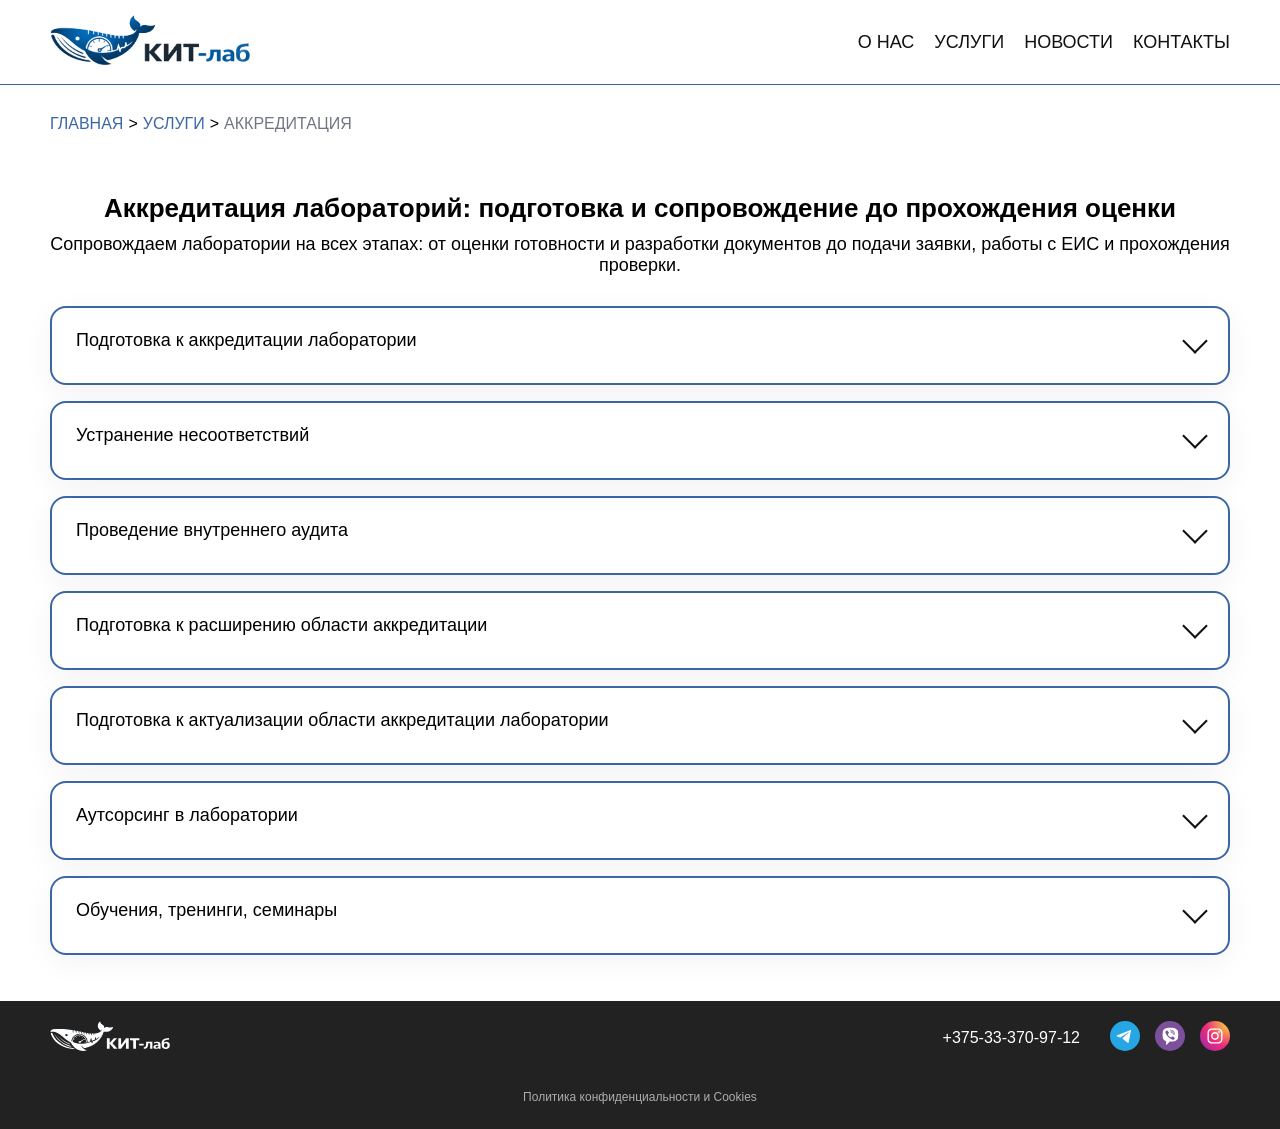
==== accreditacia.html @ 21902d39 "slider" ====
<!DOCTYPE html>
<html lang="en">

<head>
	<meta charset="UTF-8">
	<meta name="viewport" content="width=device-width, initial-scale=1.0">
	<link rel="preconnect" href="https://fonts.googleapis.com">
	<link rel="preconnect" href="https://fonts.gstatic.com" crossorigin>
	<link href="https://fonts.googleapis.com/css2?family=IBM+Plex+Serif:wght@300;400;500;600;700&display=swap"
		rel="stylesheet">
	<link rel="stylesheet" href="./css/style.css">
	<title>аккредитация</title>
</head>

<body>
	<header class="header header-bg">
		<div class="container">
			<div class="header-wrapper">
				<a href="index.html" class="header-logo">
					<img class="logo-img" src="./img/logo.png" alt="КИТ-лаб">
				</a>
				<button class="burger" id="burger" aria-label="Открыть меню">
					<span></span>
					<span></span>
					<span></span>
				</button>
				<nav class="menu" id="menu">
					<ul class="menu-list">
						<li class="menu-item"><a href="#about" class="menulink">О нас</a></li>
						<li class="menu-item"><a href="#area" class="menulink">Услуги</a></li>
						<li class="menu-item"><a href="#news" class="menulink">Новости</a></li>
						<li class="menu-item"><a href="index.html#contact" class="menulink">Контакты</a></li>
					</ul>
				</nav>
			</div>
		</div>
	</header>
	<div class="wrap">
		<main class="main">
			<div class="container">
				<nav aria-label="breadcrumb" class="breadcrumb">
					<ol>
						<li><a href="index.html">главная</a></li>
						<li><a href="index.html#area">услуги</a></li>
						<li><span aria-current="page">Аккредитация</span></li>
					</ol>
				</nav>
			</div>

			<section class="consalt">
				<div class="container">
					<h1 class="consalt-title">Аккредитация лабораторий: подготовка и сопровождение до прохождения оценки</h1>
					<h2 class="consalt-sub-title">Сопровождаем лаборатории на всех этапах:
						от оценки готовности и разработки документов до подачи заявки, работы с ЕИС и прохождения проверки.
					</h2>
					<div class="accordion">

						<div class="accordion-item">
							<button type="button" class="accordion-header">
								<div class="accordion-title">Подготовка к аккредитации лаборатории</div>
								<div class="accordion-icon"></div>
							</button>
							<div class="accordion-body">
								<div class="accordion-inner">
									<p class="inner-foreword">Подготовка лаборатории к прохождению аккредитации на соответствие
										требованиям ГОСТ ISO/IEC 17025, СТБ 2542 и СТБ 2602 с формированием полного комплекта
										документов и сопровождением до получения аттестата.</p>
									<p class="inner-title">В рамках работ:</p>
									<ul class="inner-list">
										<li class="inner-item">определение области аккредитации и анализ текущей деятельности
											лаборатории; </li>
										<li class="inner-item">разработка и оформление документации системы менеджмента; </li>
										<li class="inner-item">подготовка пакета документов для подачи заявки;</li>
										<li class="inner-item">внедрение процедур и обучение персонала; </li>
										<li class="inner-item">сопровождение при экспертизе и оценке на месте. </li>
									</ul>
									<h3 class="inner-title">Результат для лаборатории:</h3>
									<ul class="inner-list">
										<li class="inner-item"> сокращение сроков подготовки к аккредитации; </li>
										<li class="inner-item"> снижение риска отказа или возврата документов; </li>
										<li class="inner-item"> исключение типовых несоответствий (документация, область, СИ,
											процедуры); </li>
										<li class="inner-item"> готовность персонала к вопросам экспертов; </li>
										<li class="inner-item"> прохождение оценки без авральной подготовки; </li>
										<li class="inner-item"> понимание требований, а не формальное «закрытие документов»; </li>
										<li class="inner-item"> снижение нагрузки на сотрудников лаборатории. </li>
									</ul>
									<p class="inner-sub-text">В большинстве случаев лаборатории сталкиваются с доработками после
										подачи заявки. Мы выстраиваем процесс так, чтобы пройти процедуру с первого раза.</p>
									<a href="index.html#contact" class="accordion-link">Получить консультацию по подготовке к
										аккредитации</a>
								</div>
							</div>
						</div>
						<div class="accordion-item">
							<button type="button" class="accordion-header">
								<div class="accordion-title">Устранение несоответствий</div>
								<div class="accordion-icon"></div>
							</button>
							<div class="accordion-body">
								<div class="accordion-inner">
									<p class="inner-foreword">Помощь лабораториям при устранении несоответствий по результатам
										аккредитации и аудитов.</p>
									<p class="inner-title">В рамках работ:</p>
									<ul class="inner-list">
										<li class="inner-item">анализ несоответствий; </li>
										<li class="inner-item">выявление коренных причин; </li>
										<li class="inner-item">разработка корректирующих действий;</li>
										<li class="inner-item">сопровождение реализации; </li>
										<li class="inner-item">подготовка ответов в орган по аккредитации </li>
									</ul>
									<h3 class="inner-title">Результат для лаборатории:</h3>
									<ul class="inner-list">
										<li class="inner-item">снижение риска приостановки или прекращения аккредитации; </li>
										<li class="inner-item">корректное устранение причин, а не формальное «закрытие замечаний»;
										</li>
										<li class="inner-item">подготовка обоснованных ответов, принимаемых органом по
											аккредитации; </li>
										<li class="inner-item">сокращение сроков устранения несоответствий; </li>
										<li class="inner-item">исключение повторных замечаний по тем же причинам; </li>
										<li class="inner-item">снижение нагрузки на персонал в стрессовой ситуации; </li>
										<li class="inner-item">понимание, какие несоответствия критичны, а какие — нет. </li>
									</ul>
									<p class="inner-sub-text">Неправильная проработка корректирующих действий — одна из частых
										причин повторных несоответствий и затягивания процедуры аккредитации.</p>
									<a href="index.html#contact" class="accordion-link">Получить консультацию по устранению
										несоответствий
									</a>
								</div>
							</div>
						</div>
						<div class="accordion-item">
							<button type="button" class="accordion-header">
								<div class="accordion-title">Проведение внутреннего аудита</div>
								<div class="accordion-icon"></div>
							</button>
							<div class="accordion-body">
								<div class="accordion-inner">
									<p class="inner-foreword">Проведение внутренних аудитов системы менеджмента на соответствие
										требованиям ГОСТ ISO/IEC 17025, СТБ 2542 и СТБ 2602.</p>
									<p class="inner-title">В рамках работ:</p>
									<ul class="inner-list">
										<li class="inner-item">планирование аудита; </li>
										<li class="inner-item">проведение аудита; </li>
										<li class="inner-item">выявление несоответствий и рисков; </li>
										<li class="inner-item">оформление отчета; </li>
										<li class="inner-item">рекомендации по улучшению. </li>
									</ul>
									<h3 class="inner-title">Результат для лаборатории:</h3>
									<ul class="inner-list">
										<li class="inner-item"> выявление несоответствий до проверки органа по аккредитации; </li>
										<li class="inner-item">снижение риска получения несоответствий при оценке; </li>
										<li class="inner-item"> понимание реального состояния системы менеджмента (без
											«внутреннего искажения»); </li>
										<li class="inner-item">выявление скрытых рисков, которые не видны при повседневной работе;
										</li>
										<li class="inner-item">подготовка лаборатории и персонала к вопросам экспертов; </li>
										<li class="inner-item">формирование плана улучшений с приоритетами; </li>
										<li class="inner-item"> снижение вероятности повторных несоответствий. </li>
									</ul>
									<p class="inner-sub-text">Внутренние аудиты, проводимые формально, часто не выявляют
										критические несоответствия, которые фиксируются уже при внешней оценке.</p>
									<a href="index.html#contact" class="accordion-link">Получить консультацию по внутреннему
										аудиту</a>
								</div>
							</div>
						</div>
						<div class="accordion-item">
							<button type="button" class="accordion-header">
								<div class="accordion-title">Подготовка к расширению области аккредитации</div>
								<div class="accordion-icon"></div>
							</button>
							<div class="accordion-body">
								<div class="accordion-inner">
									<p class="inner-foreword">Подготовка лаборатории к расширению области аккредитации.</p>
									<p class="inner-title">В рамках работ:</p>
									<ul class="inner-list">
										<li class="inner-item">анализ текущей области; </li>
										<li class="inner-item">оценка готовности; </li>
										<li class="inner-item">доработка документации; </li>
										<li class="inner-item">внедрение изменений; </li>
										<li class="inner-item">подготовка заявки; </li>
										<li class="inner-item">сопровождение оценки. </li>
									</ul>
									<h3 class="inner-title">Результат для лаборатории:</h3>
									<ul class="inner-list">
										<li class="inner-item">корректное расширение области без риска для действующей
											аккредитации;</li>
										<li class="inner-item">подтверждение готовности по новым методам (персонал, оборудование,
											СИ);</li>
										<li class="inner-item">исключение несоответствий при оценке расширения;</li>
										<li class="inner-item">снижение риска отказа или сокращения заявляемой области;</li>
										<li class="inner-item">интеграция новых методов в действующую систему менеджмента без
											«разрывов»;</li>
										<li class="inner-item">понимание реальных возможностей лаборатории до подачи заявки;</li>
										<li class="inner-item">сокращение сроков прохождения процедуры.</li>
									</ul>
									<p class="inner-sub-text">При расширении области часто выявляются несоответствия, которые
										затрагивают не только новые методы, но и действующую область аккредитации.</p>
									<a href="index.html#contact" class="accordion-link">Получить консультацию по устранению
										несоответствийПолучить консультацию по расширению области аккредитации
									</a>
								</div>
							</div>
						</div>
						<div class="accordion-item">
							<button type="button" class="accordion-header">
								<div class="accordion-title">Подготовка к актуализации области аккредитации лаборатории</div>
								<div class="accordion-icon"></div>
							</button>
							<div class="accordion-body">
								<div class="accordion-inner">
									<p class="inner-foreword">Сопровождение лаборатории при актуализации области аккредитации.
									</p>
									<p class="inner-title">В рамках работ:</p>
									<ul class="inner-list">
										<li class="inner-item">анализ изменений; </li>
										<li class="inner-item">оценка методик; </li>
										<li class="inner-item">корректировка документации; </li>
										<li class="inner-item">подготовка пакета документов; </li>
										<li class="inner-item">сопровождение процедуры.</li>
									</ul>
									<h3 class="inner-title">Результат для лаборатории:</h3>
									<ul class="inner-list">
										<li class="inner-item">корректное внесение изменений без риска несоответствий;корректное
											расширение области без риска для действующей аккредитации;</li>
										<li class="inner-item">подтверждение применимости новых или измененных методик;</li>
										<li class="inner-item">исключение расхождений между областью аккредитации и фактической
											деятельностью;</li>
										<li class="inner-item">снижение риска замечаний при проверках;</li>
										<li class="inner-item">сохранение целостности системы менеджмента при изменениях;</li>
										<li class="inner-item">понимание последствий изменений до подачи заявки;</li>
										<li class="inner-item">сокращение сроков прохождения процедуры. </li>
									</ul>
									<p class="inner-sub-text">Несвоевременная или некорректная актуализация области аккредитации
										может привести к несоответствиям между заявленной областью и фактически выполняемыми
										работами.</p>
									<a href="index.html#contact" class="accordion-link">Получить консультацию по актуализации
										области аккредитации
									</a>
								</div>
							</div>
						</div>
						<div class="accordion-item">
							<button type="button" class="accordion-header">
								<div class="accordion-title">Аутсорсинг в лаборатории</div>
								<div class="accordion-icon"></div>
							</button>
							<div class="accordion-body">
								<div class="accordion-inner">
									<p class="inner-foreword">Комплексное сопровождение системы менеджмента лаборатории.</p>
									<p class="inner-title">В рамках работ:</p>
									<ul class="inner-list">
										<li class="inner-item">ведение документации; </li>
										<li class="inner-item">подготовка к проверкам;</li>
										<li class="inner-item">контроль протоколов;</li>
										<li class="inner-item">поддержка персонала; </li>
										<li class="inner-item">организация МСИ;</li>
										<li class="inner-item">актуализация области;</li>
										<li class="inner-item">оптимизация процессов. </li>
									</ul>
									<h3 class="inner-title">Результат для лаборатории:</h3>
									<ul class="inner-list">
										<li class="inner-item">снижение нагрузки на персонал (специалисты не тратят время на
											документацию и «бумажную работу»); </li>
										<li class="inner-item">фокус сотрудников на основной деятельности (испытания, измерения,
											производство);</li>
										<li class="inner-item">снижение риска ошибок из-за перегрузки персонала; </li>
										<li class="inner-item">отсутствие «провалов» в системе менеджмента при нехватке ресурсов;
										</li>
										<li class="inner-item">готовность к проверкам без авральной подготовки;</li>
										<li class="inner-item">снижение риска приостановки или ограничения аккредитации.</li>

									</ul>

									<a href="index.html#contact" class="accordion-link">Получить консультацию по аутсорсингу
										системы менеджмента
									</a>
								</div>
							</div>
						</div>
						<div class="accordion-item">
							<button type="button" class="accordion-header">
								<div class="accordion-title">Обучения, тренинги, семинары</div>
								<div class="accordion-icon"></div>
							</button>
							<div class="accordion-body">
								<div class="accordion-inner">
									<p class="inner-foreword">Проведение обучений по аккредитации, метрологии и деятельности
										лабораторий.</p>
									<p class="inner-title">Обучение:</p>
									<ul class="inner-list">
										<li class="inner-item">типовое и индивидуальное;</li>
										<li class="inner-item">под задачи лаборатории;</li>
										<li class="inner-item">возможен выездной формат.</li>

									</ul>
									<a href="index.html#contact" class="accordion-link">Получить консультацию по обучению и
										программам
									</a>
								</div>
							</div>
						</div>
					</div>
			</section>
		</main>
	</div>
	<footer class="footer">
		<div class="container">
			<div class="footer-wrapper">
				<div class="logo-wrap">
					<a href="index.html">
						<img class="footer-logo" src="./img/logo-header.svg" alt="">
					</a>
				</div>

				<div class="footer-contact">
					<a class="footer-tel" href="tel:+375333709712">+375-33-370-97-12</a>
					<div class="sotial">
						<a href="#">
							<img class="sotial-img" src="./img/icons/telegramm.svg" alt="">
						</a>
						<a href="#">
							<img class="sotial-img" src="./img/icons/viber.svg" alt="">
						</a>
						<a href="#">
							<img class="sotial-img" src="./img/icons/instagramm.svg" alt="">
						</a>
					</div>
				</div>
			</div>
			<a class="policy-privacy" href="privacy-policy.html">Политика конфиденциальности и Cookies</a>
		</div>

	</footer>

	<script src="./js/main.js"></script>
</body>

</html>
---- css/style.css ----
*,
*::before,
*::after {
	margin: 0;
	padding: 0;
	box-sizing: border-box;
	
}

a {
	text-decoration: none;
	color: #111;
}
a:hover {
	text-decoration: none;
}
a:visited {
	
}
ul, ol {
	list-style: none;
}
button {
	border: none;
	background-color: transparent;
	cursor: pointer;
	transition: 0.2s;
}

:root {
	--font-fam: "Roboto", sans-serif;
	--txt-color: #6B7280;
	--bg-color: #f7f7f7;;
	--title-color: #010d28;
	--primary-color: #3b66a5;
	--dark-blue-color: #3d5990
}

html {
	scroll-behavior: smooth;
}
body {
	font-family: var(--font-fam);
	width: 100%;
}
section {
	padding: 100px 0;
}
/* Главная */

/* секция1 и хедер */
.header-hero {
	min-height: 100vh;
	/* linear-gradient(0deg,rgba(10, 10, 10, 0.667) 37%, rgba(138, 134, 142, 0.464) 75%) */
	background:linear-gradient(0deg, rgb(0 0 0 / 74%) 27%, rgb(232 232 232 / 32%) 65%), url(../img/bg6.jpg);
	background-repeat: no-repeat;
	background-size: cover;
	background-position: center;
	display: flex;
	flex-direction: column;
	/* background-attachment: fixed; */
}
.container {
	max-width: 1200px;
	width: 100%;
	padding: 0px 10px;
	margin: 0 auto;
}

.header {
	width: 100%;
	background-color: #ffffffa1;
}

.header-wrapper {
	display: flex;
	justify-content: space-between;
	flex-wrap: wrap;
	padding: 15px 0px;
	width: 100%;

}
.header-logo {
	
}
.logo-img { 
	max-width: 200px;
	width: 100%;
}
.menu {
	align-self: center;
}
.menu-list {
	display: flex;
	gap: 20px;
	justify-content: center;
}
.menu-item {
	align-self: center;
	text-transform: uppercase;
	transition: 0.2s all ease-out;
}
.menu-item:hover {
	transform: translateY(-2px);
}
.menulink {
	font-size: 18px;
	font-weight: 500;
	line-height: 1;
	transition: 0.3s all ease-in-out;
	color: #111;
	
}
.menulink:visited{
	color: #222222;
}
.menulink:hover {
	color: var(--primary-color);
}

/* burger */
.burger {
  display: none;
  flex-direction: column;
  gap: 6px;
  background: none;
  border: none;
  cursor: pointer;
  align-self: center;
}

.burger span {
  width: 25px;
  height: 3px;
  background: rgb(0, 0, 0);
  transition: 0.3s;
}

/* секция 1 */
.hero {
 flex-grow: 1;
  align-content: center;
  padding: 50px 0;
}

.hero-wrapper {
	display: flex;
	flex-direction: column;
	gap: 30px;
	flex-wrap: wrap;
	height: 100%;
	
}

.hero-title {
	font-size: clamp(28px, 5vw, 38px);
	max-width: 750px;
	color: var(--title-color);
	text-shadow: var(--txt-color);
	margin-bottom: 20px;
}
.hero-text {
	font-size: clamp(16px, 2vw, 22px);
	font-weight: 300;
	line-height: 125%;
	color: aliceblue;
	max-width: 700px;
	margin-bottom: 30px;
}

.btn-block {
	display: flex;
	/* justify-content: center; */
	

}
.hero-button {
	background-color: var(--primary-color);
	padding: 15px 15px;
	border-radius: 7px;
	font-size: 16px;
	font-weight: 600;
	text-transform: uppercase;
	color: #ffffff;
	margin-bottom: 20px;
	transition: all 0.3s ease-in;
}
.hero-button:hover {
	background-color: #ffffff;
	color: var(--primary-color);
	
}

.wrap {
	display: flex;
	flex-direction: column;
}
main {
  flex: 1 0 auto;
}

/* секция о нас */
.about {
	background-color: var(--bg-color);
}
.about-wrap {
	display: flex;
	justify-content: space-between;
	gap: 20px;
}
.about-info {
	text-align: center;
}

.slider {
  position: relative;
  max-width: 400px;
  overflow: hidden;
  align-self: center;
}

.slides {
  display: flex;
  
  transition: transform 0.6s ease-in-out;
}

.slide {
  min-width: 100%;
 
}

.dots {
  position: absolute;
  bottom: 15px;
  left: 50%;
  transform: translateX(-50%);
  display: flex;
  gap: 8px;
  z-index: 2;
}

.dot {
  width: 10px;
  height: 10px;
  border-radius: 50%;
  background: rgba(45, 31, 129, 0.356);
  cursor: pointer;
}

.dot.active {
  background: white;
}
.slider button {
  position: absolute;
  top: 50%;
  transform: translateY(-50%);
  font-size: 24px;
  background: rgba(0,0,0,0.5);
  color: white;
  border: none;
  cursor: pointer;
  padding: 10px;
}

.prev { left: 10px; }
.next { right: 10px; }
/*общий для секций title*/
.title {
	text-align: center;
	text-transform: uppercase;
	line-height: 140%;
	font-weight: 800;
	margin-bottom: 10px;
}
span.line{
	display: block;
	max-width: 50px;
	height: 4px;
	background-color: var(--primary-color);
	margin: 0 auto;
	margin-bottom: 50px;
}

.about-info > p{
	margin-bottom: 20px;
}
.about-img {
	max-width: 400px;
	width: 100%;
	object-fit: cover;
	flex-basis: auto;
	flex-shrink: 0;
	border-radius: 15px;
}



/* секция наши направления*/
.area {
	
	/* background-image: radial-gradient(circle,rgba(255, 255, 255, 0.65) 0%, rgba(219, 219, 219, 0.45) 47%, rgba(158, 186, 228, 0.24) 89%, rgba(115, 163, 235, 0.26) 100%), url(../img/section.jpg);
	background-repeat: no-repeat;
	background-size: cover;
	background-size: cover;
	background-position: center;
	background-attachment: fixed; */

}

.area-wrapper {
}
.area-title {
	 
} 

.card-wrapper {
	display: grid;
	grid-template-columns: repeat(2, 1fr);
	grid-auto-rows: 1fr;
	gap: 25px;
	 /* display: flex;
	 flex-direction: column;
	gap: 50px; */
}
.card-link {
display: flex;
flex: 1;

}
.card {
	display: flex;
	flex-direction: row-reverse;
	flex: 1;
	gap: 25px;
	padding: 20px;
	border: 2px solid var(--primary-color);
	border-radius: 18px;
	box-shadow: 14px 17px 31px 1px rgba(17, 48, 73, 0.132);
	transition: 0.2s all ease-in-out;
	position: relative;
	color: var(--title-color);
	
}
.card:hover{
	background-color: var(--primary-color);
	color: #ffff;
	box-shadow: 14px 17px 31px 1px rgba(17, 48, 73, 0.69);
	transform: translateY(-2px);
}

.card::before {
	content: '';
	background-image: url(../img/icons/whale1.png);
	width: 60px;
	height:60px;
	background-repeat: no-repeat;
	background-position: center;
	background-size:contain;
	position: absolute;
	top: 80%;
	right: 0;
	opacity: 0;
	transition: 0.5s all ease-in-out ;
	
}
.card:hover::before {
 opacity: 1;
transform: translate(-50%, -60%);
}
.card-img {
	max-width: 60px;
	
	width: 100%;
	filter: invert(0.8) sepia(1) saturate(5) hue-rotate(175deg);
	transition: 0.15s all ease-in-out;
	align-self: flex-end;
}

.card:hover .card-img {
	filter: invert(0)
}
.card-info {
	display: flex;
	flex-direction: column;
	

}
.card-title {
margin-bottom: 10px;
font-size: 24px;
}
.card-text {
	flex-grow: 1;
	flex-shrink: 1;
	margin-bottom: 30px;
}

/* секция Why */
.why {
	
	background-image: url(../img/iloveimg-background-removed/);
	background-repeat: no-repeat;
	background-size: cover;
	box-shadow: 0px 0px 50px 12px rgba(172, 172, 172, 0.26);
}
.why-wrapper {
	
}

.box-wrap {
	display: flex;
	
}
.why-box:nth-child(2) {
	border-right: 2px solid #4f8ff0;
	border-left: 2px solid #4f8ff0;
}
.why-box {
	padding: 10px;
	background-color: inherit;
 	flex-grow: 1;
	flex-basis: 0;
	display: flex;
	flex-direction: column;
	align-items: center;
}
.why-box h3 {
	font-size: 18px;
	font-weight: 600;
	line-height: 150%;
	text-align: center;

}
.why-img {
	width: 60px;
	margin-bottom: 10px;
	height:60px;
}





/* секция контакт */

.contact-wrapper {
	display: flex;
	justify-content: space-between;
	gap: 15px;
}
.contact-info {
	
}

.contact-list {

}
.contact-list li{
	margin-bottom: 10px;
}
.cont-link {
	color: var(--primary-color);
}
.cont-link:hover {
	color: #3b6bb3;
}
.contact-form {
	max-width: 500px;
}
.contact-form form{
	display: flex;
	flex-direction: column;
	width: 100%;
	
	gap: 20px;
}
.flield-wrapper {
	/* display: flex;
	flex-wrap: wrap;
	gap: 20px; */
}
fieldset {
	display: flex;
	width: 100%;
	padding: 30px 15px;
	flex-wrap: wrap;
	gap: 20px;
}
textarea{
	width: 100%;
	min-height: 80px;
	resize: none;
}
input, fieldset, textarea {
	width: 100%;
	border: 1px solid var(--primary-color);
	border-radius: 4px;
	padding: 14px 15px;
}
input, fieldset, textarea, label, legend, input::placeholder, textarea::placeholder, .btn-form {
	font-weight: 400;
	font-size: 16px;
	line-height: 140%;
	color: #95a1bb;
	font-family: inherit;
}
legend {
	text-transform: capitalize;
}
.checkbox-input {
	appearance: none;
	width: 15px;
	height: 15px;
	border: 1px solid var(--primary-color);
	border-radius: 2px;
	background-color: #fff;
	cursor: pointer;
	transition: color 0.15s ease-in-out, background-color 0.15s ease-in-out, border-color 0.15s ease-in-out, box-shadow 0.15s ease-in-out; 
	margin: 0;
	padding: 0;
}
.checkbox-input:checked {
	background-color: var(--primary-color);
	border-color: var(--primary-color);
	background-image: url("[data-uri]");
	background-repeat: no-repeat;
	background-position: center;
}
/* Эффект нажатия */
.checkbox-input:active{
	filter: brightness(90%);
}

/* Смена цвета границы при наведении */
.checkbox-input:hover:not(:disabled) {
	background-color: #e3e3e3;
}


.btn-form {
	width: 100%;
	background-color: var(--primary-color);
	color: #fff;
	text-transform: uppercase;
	padding: 10px 10px;
	transition: all 0.2s ease-in-out;
}
.btn-form:hover {
	background-color: var(--txt-color);
}

/* секция полезные материалы */
.useful-materials {
	background-color: var(--bg-color);
	box-shadow: 0px 0px 50px 12px rgba(172, 172, 172, 0.26);
}

.useful-wrapper {
	
}
.useful-text {
	margin-bottom: 20px;
}
.text {
}
.news-wrapper {
	display: flex;
	flex-direction: column;
	gap: 50px;

}
.news-card-wrapper {
	display: flex;
	justify-content: space-between;
	gap: 20px;
	flex-wrap: wrap;

}
.news-card {
	padding: 10px 10px;
	flex: 1;
	display: flex;
	flex-direction: column;
	border-radius: 10px;
	/* box-shadow: 0px 0px 41px -9px rgba(38, 41, 44, 0.38); */
}
.new-info {
flex-shrink: 1;
flex-grow: 1;
display: flex;
flex-direction: column;
margin-bottom: 10px;
}
.news-img {
	/* max-width: 150px; */
	width: 100%;
	object-fit: cover;
	border-radius: 6px;
	margin-bottom: 10px;
	flex: 0;
}

.news-title {
	margin-bottom: 10px;
	font-size: 22px;
	flex-grow: 1;
}
.news-text {
	display: -webkit-box;
  -webkit-line-clamp: 4; /* Количество строк */
  -webkit-box-orient: vertical;
  overflow: hidden; /* Скрывает лишний текст */
  
}
.news-link {
	flex-shrink: 0;
	color: #010101;

}
.news-link:hover {
	color: var(--primary-color);
}

.news-button {
	background-color: var(--primary-color);
	color: #ffff;
	font-size: 18px;
	padding: 10px 30px;
	align-self: center;
	border-radius: 5px;
	transition: all 0.2s ease-in-out;
}
.news-button:hover {
	background-color: var(--txt-color);
}

#scrollTopBtn {
  position: fixed;
  bottom: 10px;
  right: 10px;
  z-index: 1000;
  display: none; 
  width: 30px;
  height: 30px;
	background: url(../img/icons/Arrow-down.svg);
	transform: rotate(180deg);
	background-repeat: no-repeat;
	background-position: center;
	background-size: cover;
	filter: invert(0.8) sepia(0.1) saturate(5) hue-rotate(170deg);
  font-size: 20px;
  cursor: pointer;
  transition: all 0.1s ease;
}


#scrollTopBtn:hover {
 	filter: invert(0.6) sepia(0.1) saturate(5) hue-rotate(175deg);
}

footer {
	background-color: #222;
	flex: 0 0 auto;
	padding: 10px 0px;
	
}
.footer-wrapper {
	display: flex;
	justify-content: space-between;
	margin-bottom: 10px;
	align-items: center;
	padding: 10px 0;
	flex-wrap: wrap;
}
.logo-wrap {
	display: flex;
	flex-direction: column;
}

.footer-logo {
	max-width: 120px;
	filter: invert(1) sepia(1) saturate(1) hue-rotate(175deg);
	transition: all ease-in-out 0.3s;
}
.footer-logo:hover {
	filter: invert(0.3) sepia(0.6) saturate(5) hue-rotate(170deg);
}
.footer-contact {
	display: flex;
	gap: 30px;
}
.footer-tel {
	display: flex;
	align-self: center;
	color: #ffff;
	text-decoration: none;
	font-size: clamp(16px, 1vw, 20px);
	transition: all ease-in-out 0.3s;
}
.footer-tel:hover {
	color: var(--primary-color);
	transform: translateY(-3px);
}
.sotial {
	display: flex;
	gap: 15px;
}
.sotial a {
	transition: all 0.3s ease-in-out;
}
.sotial a:hover {
	transform: translateY(-3px);
}
.sotial-img {
	width: 30px;

}
.policy-privacy {
	padding: 15px 0;
	display: block;
	text-align: center;
	color: #acacac;
	font-size: 12px;
	transition: all 0.3s ease-in;
}
.policy-privacy:hover{
	color: #ffffff;
}



/* адаптив для планшетов */
@media screen and (max-width: 768px ) {
	.burger {
    display: flex;
  }
  .menu {
    position: absolute;
    top: 70px;
    right: 0;
    background: #111;
    width: 100%;
    transform: translateX(100%);
    transition: transform 0.3s ease;
	border-radius: 8px;
	display: none;
	z-index: 100;
  }
  .menulink{
	 color: #ffffff;
  }
  .menu-list {
    flex-direction: column;
    padding: 20px;
	color: #ebebeb;
  }
  .menulink:visited {
	color: #ffffff;
  }
  .menu.active {
    transform: translateX(0);
	 display:initial;
  }

  /* Анимация бургера */
  .burger.active span:nth-child(1) {
    transform: rotate(45deg) translate(8px, 5px);
  }

  .burger.active span:nth-child(2) {
    opacity: 0;
  }

  .burger.active span:nth-child(3) {
    transform: rotate(-45deg) translate(8px, -5px);
  }
	.header-hero {
	background-attachment: unset;
	}
	.about-wrapper {
		flex-direction: column;
	}
	.about-img {
		align-self: center;
	}
	.news-card-wrapper {
		flex-direction: column;
	}
	.contact-wrapper {
		flex-direction: column;
	}
	.contact-form {
		align-self: center;
	}
	
	.sotial {
	align-self: center;
}
}
/* адаптив телефон */
@media screen and (max-width: 576px){

	.box-wrap {
		flex-direction: column;
		
	}
	.why-box:nth-child(2) {
	border-right: none;
	border-left: none;
	border-bottom: 2px solid #4f8ff0;
	border-top: 2px solid #4f8ff0;
}
.card-wrapper {

	grid-template-columns:  1fr;
}
.card-img {
	/* display: none; */
}
.card::before {
	display: none;
}
.footer-contact {
		flex-direction: column;
		gap: 10px;
	}
}
@media screen and (max-width: 370px) {
	.footer-wrapper {
		flex-direction: column;
}
}

/* ___главная */

/* политика приватности */

.privacy-wrapper p{
	text-indent: 20px;
	margin-bottom: 20px;
}
.privacy-wrapper h2{
	text-align: center;
	margin-bottom: 20px;
}
.privacy-wrapper ul{
list-style: circle;
margin-left: 50px;
margin-bottom: 20px;
}
.aftor {
	font-size: 8px;
}
/* _____политика приватности */


/* Услуги консалтинг____ */
.header-bg {
	/* background-color: #2d467841; */
	border-bottom: 1px solid var(--primary-color);
	/* border-top: 4px solid var(--primary-color); */
}
.breadcrumb {
	padding: 30px 0px;
}
.breadcrumb ol {
	display: flex;
	flex-wrap: wrap;
	gap: 5px;
}
.breadcrumb li:not(:last-child)::after {
  display: inline-block;
  content: ">";
  margin-left: 5px;
  color: #000000;
}
.breadcrumb li {
	text-transform: uppercase;
	color:#707682;
	font-size: 16px;
}

.breadcrumb li > a {
	color: var(--primary-color);
}
.consalt {
	padding: 30px 0;
}
.consalt-title {
	margin-bottom: 10px;
	font-size: 26px;
	text-align: center;
}
.consalt-sub-title{
	font-size: 18px;
	font-weight: 400;
	margin-bottom: 30px;
	text-align: center;
	/* color: var(--primary-color); */
}
.accordion-item {
margin-bottom: 16px;
  border-radius: 16px;
  background: rgba(255, 255, 255, 0.6);
  backdrop-filter: blur(12px);
  border: 2px solid var(--primary-color);
  box-shadow: 0 8px 30px rgba(0, 0, 0, 0.05);
  overflow: hidden;
  transition: box-shadow 0.3s ease;
}
.accordion-item:hover {
	box-shadow: 0 12px 40px rgba(0, 0, 0, 0.08);
 }

.accordion-header {
	width: 100%;
  padding: 22px 24px;
  font-size: 18px;
  font-weight: 500;
  background: none;
  border: none;
  display: flex;
  justify-content: space-between;
  align-items: center;
  cursor: pointer;
}

.accordion-title {
	text-align: left;
}
.accordion-icon {
	width: 18px;
  height: 18px;
  border-right: 2px solid #111;
  border-bottom: 2px solid #111;
  transform: rotate(45deg);
  transition: all 0.4s ease-in-out;
}
.accordion-item.active .accordion-icon {
  transform: rotate(-135deg);
}
.accordion-body {
	height: 0;
  overflow: hidden;
  transition: height 0.4s ease;
  padding-bottom: 10px;
}
.accordion-inner {
  padding: 20px;
  opacity: 0;
  transform: translateY(-10px);
  transition: 
    opacity 0.3s ease,
    transform 0.3s ease;
}
.accordion-item.active .accordion-inner {
  opacity: 1;
  transform: translateY(0);
}
.accordion-item.active .accordion-header{
	background-color: var(--dark-blue-color);
	color: #ffff;
}

.inner-foreword {
	font-size: 18px;
	font-weight: 600;
	margin-bottom: 10px;
}
.inner-title {
	padding-left: 10px;
	font-size: 18px;
	font-weight: 500;
	margin-bottom: 10px;
	line-height: 1.2;
}
.inner-list {
	margin-left: 30px;	
	margin-bottom: 20px;
}
.inner-item {
	margin-bottom: 8px;
}
.inner-item::before {
	content: "";
	display: inline-block;
	background: url(../img/icons/chek.png);
	background-repeat: no-repeat;
	background-position: center;
	background-size: cover;
	width: 19px;
	height: 19px;
	margin-right: 8px;
}
.inner-sub-text {
	padding: 12px;
	background-color: #214e9219;
	border-radius: 18px;
	max-width: 900px;
	margin-bottom: 20px;
}
.accordion-link {
	 display: flex;
    justify-content: center;
    align-items: center;
	 background-color: var(--primary-color); 
	color: #ffffff;
	font-size: 20px; 
	padding: 16px 10px;
	max-width: 700px;
	position: relative;
	border-radius: 18px;
	transition: transform 0.3s ease-in;
}
.accordion-link::after {
	 content: '';
	 position: absolute;
	display: inline-block;
	width: 40px;
	height: 40px;
	background-image: url(../img/icons/finger.png);
	background-repeat: no-repeat;
	background-size: cover;
	background-position: center; 
	top:85%;
	left: 70%;
}
.accordion-link:hover {
	transform: translateY(-3px);
}
.accordion-link:hover::after {
	
	transform: translateY(-2px);
}
/* ___Услуги консалтинг */
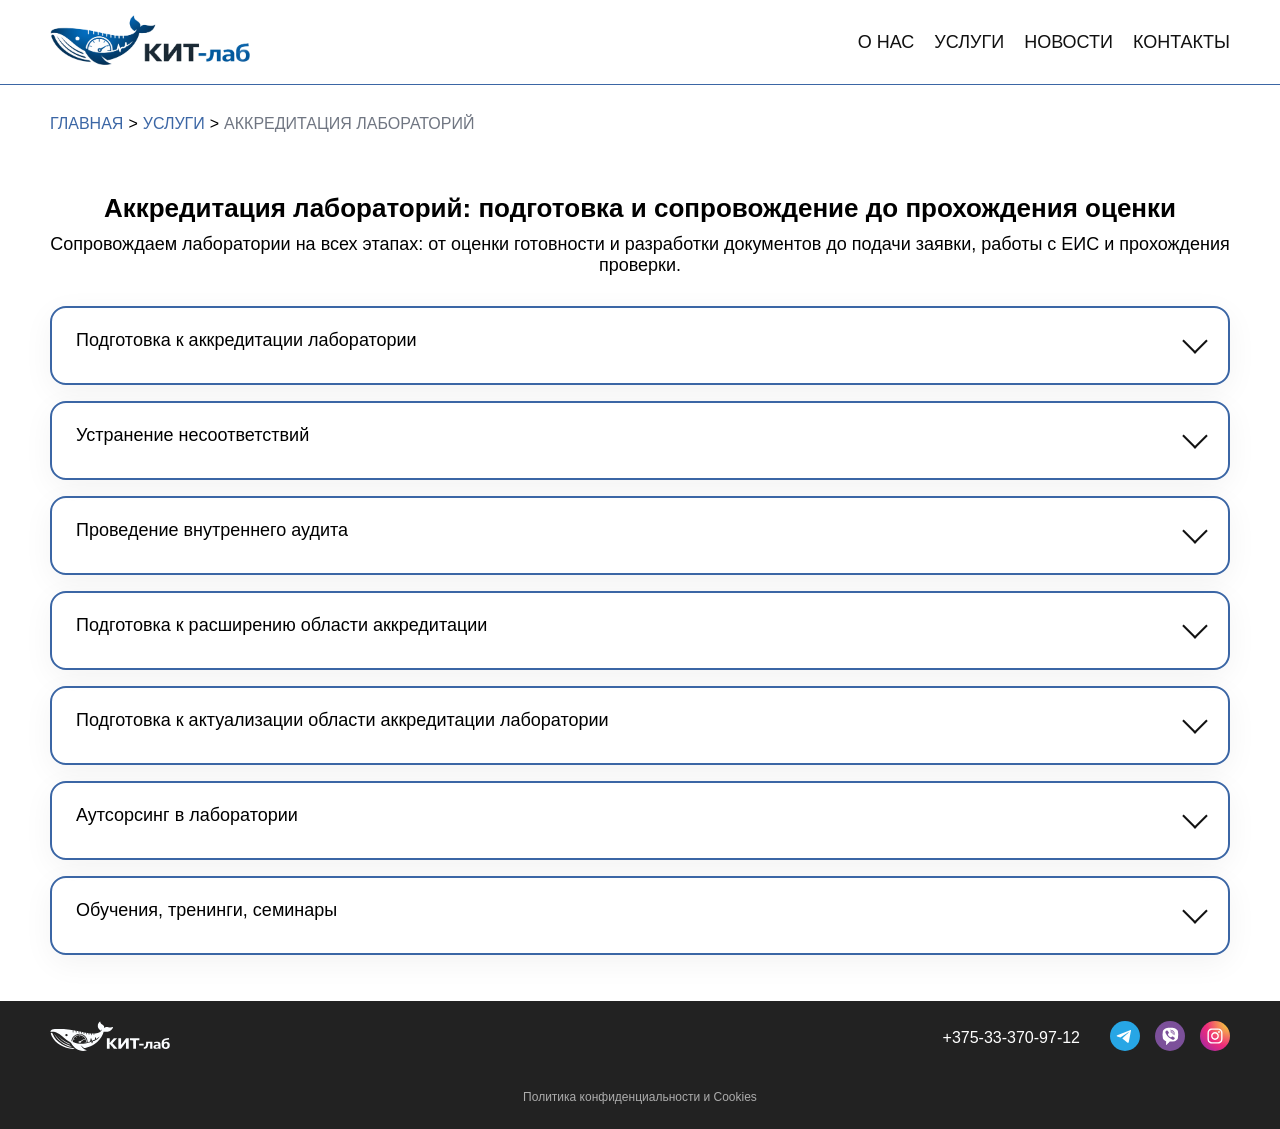
==== commit dd89caae: "complete pages services" ====
--- a/accreditacia.html
+++ b/accreditacia.html
@@ -1,5 +1,5 @@
 <!DOCTYPE html>
-<html lang="en">
+<html lang="ru">
 
 <head>
 	<meta charset="UTF-8">
@@ -42,7 +42,7 @@
 					<ol>
 						<li><a href="index.html">главная</a></li>
 						<li><a href="index.html#area">услуги</a></li>
-						<li><span aria-current="page">Аккредитация</span></li>
+						<li><span aria-current="page">Аккредитация лабораторий</span></li>
 					</ol>
 				</nav>
 			</div>
--- a/css/style.css
+++ b/css/style.css
@@ -545,6 +545,7 @@
 	text-transform: uppercase;
 	padding: 10px 10px;
 	transition: all 0.2s ease-in-out;
+	border-radius: 4px;
 }
 .btn-form:hover {
 	background-color: var(--txt-color);
@@ -593,12 +594,11 @@
 margin-bottom: 10px;
 }
 .news-img {
-	/* max-width: 150px; */
+	height: 200px;
 	width: 100%;
 	object-fit: cover;
 	border-radius: 6px;
 	margin-bottom: 10px;
-	flex: 0;
 }
 
 .news-title {
@@ -608,7 +608,7 @@
 }
 .news-text {
 	display: -webkit-box;
-  -webkit-line-clamp: 4; /* Количество строк */
+  -webkit-line-clamp: 3; /* Количество строк */
   -webkit-box-orient: vertical;
   overflow: hidden; /* Скрывает лишний текст */
   
@@ -821,6 +821,10 @@
 .card::before {
 	display: none;
 }
+.about-wrap {
+	flex-direction: column;
+	gap: 20px;
+}
 .footer-contact {
 		flex-direction: column;
 		gap: 10px;
@@ -855,7 +859,7 @@
 /* _____политика приватности */
 
 
-/* Услуги консалтинг____ */
+/* Страницы услуг____ */
 .header-bg {
 	/* background-color: #2d467841; */
 	border-bottom: 1px solid var(--primary-color);
@@ -1016,21 +1020,23 @@
 .accordion-link::after {
 	 content: '';
 	 position: absolute;
-	display: inline-block;
-	width: 40px;
+	/* display: inline-block; */
+	width: 70px;
 	height: 40px;
-	background-image: url(../img/icons/finger.png);
+	background-image: url(../img/icons/whale1.png);
 	background-repeat: no-repeat;
-	background-size: cover;
+	background-size: contain;
 	background-position: center; 
-	top:85%;
-	left: 70%;
+    top: -10%;
+    left: 90%;
+    opacity: 0;
+	 transition: all 0.3s ease-in-out;
 }
 .accordion-link:hover {
 	transform: translateY(-3px);
 }
 .accordion-link:hover::after {
-	
-	transform: translateY(-2px);
+	opacity: 1;
+	transform: translateY(-30%);
 }
 /* ___Услуги консалтинг */
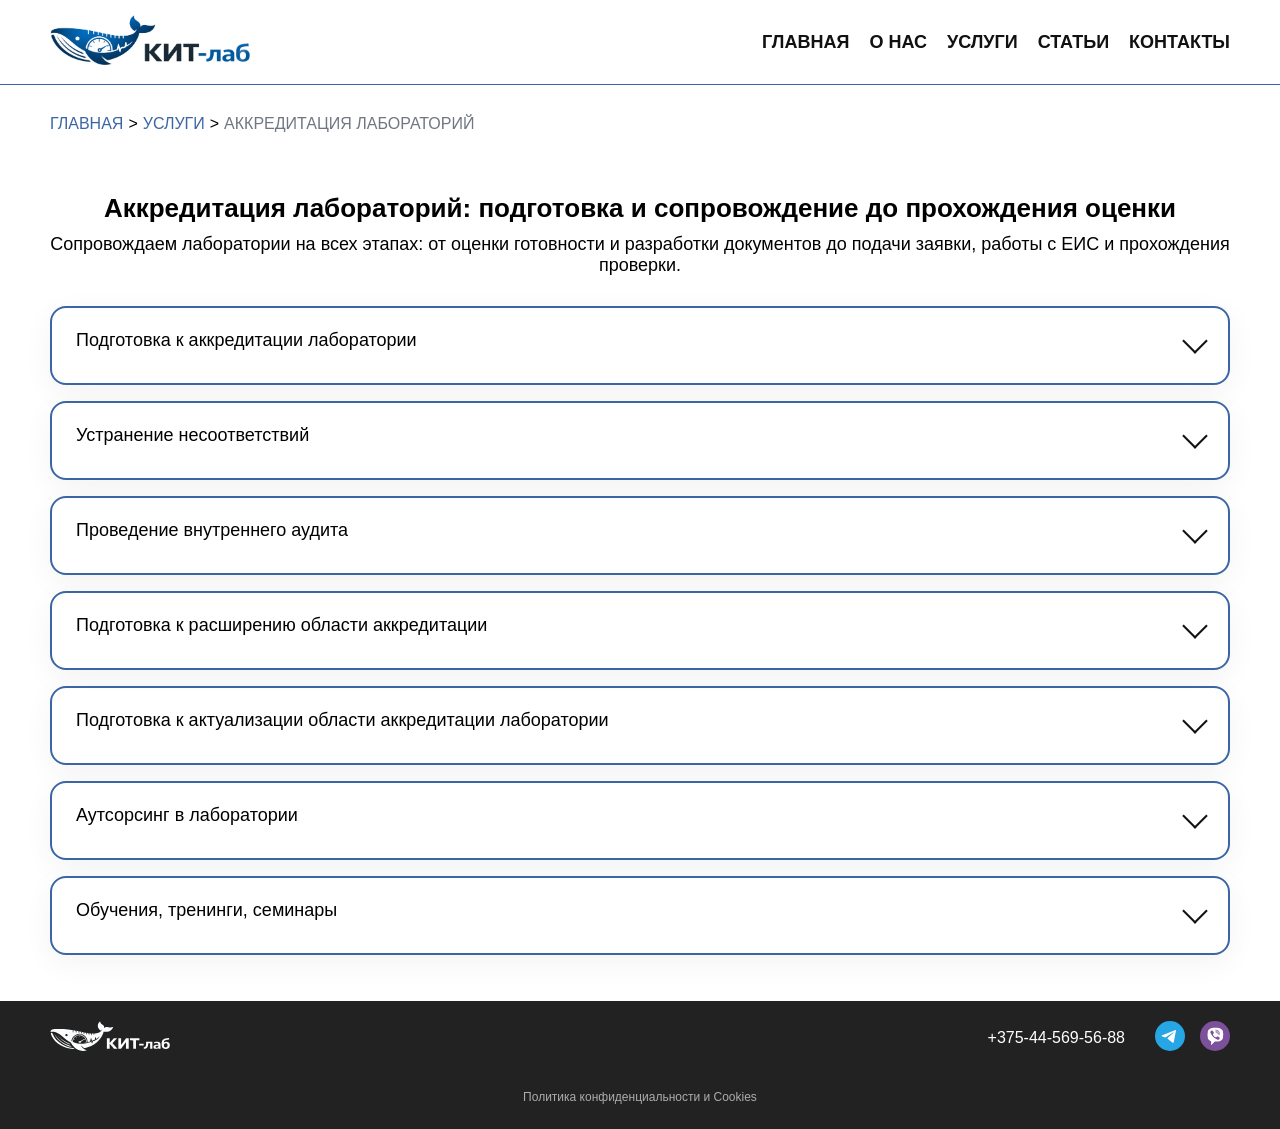
==== commit 550566b8: "complete project" ====
--- a/accreditacia.html
+++ b/accreditacia.html
@@ -26,9 +26,10 @@
 				</button>
 				<nav class="menu" id="menu">
 					<ul class="menu-list">
-						<li class="menu-item"><a href="#about" class="menulink">О нас</a></li>
-						<li class="menu-item"><a href="#area" class="menulink">Услуги</a></li>
-						<li class="menu-item"><a href="#news" class="menulink">Новости</a></li>
+						<li class="menu-item"><a href="index.html" class="menulink">Главная</a></li>
+						<li class="menu-item"><a href="index.html#about" class="menulink">О нас</a></li>
+						<li class="menu-item"><a href="index.html#area" class="menulink">Услуги</a></li>
+						<li class="menu-item"><a href="novosti.html" class="menulink">Статьи</a></li>
 						<li class="menu-item"><a href="index.html#contact" class="menulink">Контакты</a></li>
 					</ul>
 				</nav>
@@ -315,16 +316,13 @@
 				</div>
 
 				<div class="footer-contact">
-					<a class="footer-tel" href="tel:+375333709712">+375-33-370-97-12</a>
+					<a class="footer-tel" href="tel:+375445695688">+375-44-569-56-88</a>
 					<div class="sotial">
-						<a href="#">
+						<a href="https://t.me/LabKonsalting"  target="_blank">
 							<img class="sotial-img" src="./img/icons/telegramm.svg" alt="">
 						</a>
-						<a href="#">
+						<a href="viber://chat?number=+375445695688" target="_blank">
 							<img class="sotial-img" src="./img/icons/viber.svg" alt="">
-						</a>
-						<a href="#">
-							<img class="sotial-img" src="./img/icons/instagramm.svg" alt="">
 						</a>
 					</div>
 				</div>
--- a/css/style.css
+++ b/css/style.css
@@ -15,7 +15,8 @@
 	text-decoration: none;
 }
 a:visited {
-	
+	color: inherit;
+  text-decoration: none;
 }
 ul, ol {
 	list-style: none;
@@ -51,14 +52,12 @@
 /* секция1 и хедер */
 .header-hero {
 	min-height: 100vh;
-	/* linear-gradient(0deg,rgba(10, 10, 10, 0.667) 37%, rgba(138, 134, 142, 0.464) 75%) */
 	background:linear-gradient(0deg, rgb(0 0 0 / 74%) 27%, rgb(232 232 232 / 32%) 65%), url(../img/bg6.jpg);
 	background-repeat: no-repeat;
 	background-size: cover;
 	background-position: center;
 	display: flex;
 	flex-direction: column;
-	/* background-attachment: fixed; */
 }
 .container {
 	max-width: 1200px;
@@ -79,9 +78,6 @@
 	padding: 15px 0px;
 	width: 100%;
 
-}
-.header-logo {
-	
 }
 .logo-img { 
 	max-width: 200px;
@@ -99,17 +95,15 @@
 	align-self: center;
 	text-transform: uppercase;
 	transition: 0.2s all ease-out;
+	    font-weight: 600;
+    font-size: 18px;
 }
 .menu-item:hover {
 	transform: translateY(-2px);
 }
 .menulink {
-	font-size: 18px;
-	font-weight: 500;
-	line-height: 1;
 	transition: 0.3s all ease-in-out;
 	color: #111;
-	
 }
 .menulink:visited{
 	color: #222222;
@@ -171,8 +165,6 @@
 .btn-block {
 	display: flex;
 	/* justify-content: center; */
-	
-
 }
 .hero-button {
 	background-color: var(--primary-color);
@@ -214,20 +206,18 @@
 
 .slider {
   position: relative;
-  max-width: 400px;
+  max-width: 350px;
   overflow: hidden;
   align-self: center;
 }
 
 .slides {
   display: flex;
-  
   transition: transform 0.6s ease-in-out;
 }
 
 .slide {
   min-width: 100%;
- 
 }
 
 .dots {
@@ -297,31 +287,12 @@
 
 
 /* секция наши направления*/
-.area {
-	
-	/* background-image: radial-gradient(circle,rgba(255, 255, 255, 0.65) 0%, rgba(219, 219, 219, 0.45) 47%, rgba(158, 186, 228, 0.24) 89%, rgba(115, 163, 235, 0.26) 100%), url(../img/section.jpg);
-	background-repeat: no-repeat;
-	background-size: cover;
-	background-size: cover;
-	background-position: center;
-	background-attachment: fixed; */
-
-}
-
-.area-wrapper {
-}
-.area-title {
-	 
-} 
 
 .card-wrapper {
 	display: grid;
 	grid-template-columns: repeat(2, 1fr);
 	grid-auto-rows: 1fr;
 	gap: 25px;
-	 /* display: flex;
-	 flex-direction: column;
-	gap: 50px; */
 }
 .card-link {
 display: flex;
@@ -383,12 +354,10 @@
 .card-info {
 	display: flex;
 	flex-direction: column;
-	
-
 }
 .card-title {
-margin-bottom: 10px;
-font-size: 24px;
+	margin-bottom: 10px;
+	font-size: 24px;
 }
 .card-text {
 	flex-grow: 1;
@@ -404,9 +373,6 @@
 	background-size: cover;
 	box-shadow: 0px 0px 50px 12px rgba(172, 172, 172, 0.26);
 }
-.why-wrapper {
-	
-}
 
 .box-wrap {
 	display: flex;
@@ -449,12 +415,10 @@
 	justify-content: space-between;
 	gap: 15px;
 }
-.contact-info {
-	
-}
-
-.contact-list {
-
+
+.contact-list-flex{
+	display: flex;
+	gap: 15px;
 }
 .contact-list li{
 	margin-bottom: 10px;
@@ -472,14 +436,9 @@
 	display: flex;
 	flex-direction: column;
 	width: 100%;
-	
 	gap: 20px;
 }
-.flield-wrapper {
-	/* display: flex;
-	flex-wrap: wrap;
-	gap: 20px; */
-}
+
 fieldset {
 	display: flex;
 	width: 100%;
@@ -516,7 +475,7 @@
 	border-radius: 2px;
 	background-color: #fff;
 	cursor: pointer;
-	transition: color 0.15s ease-in-out, background-color 0.15s ease-in-out, border-color 0.15s ease-in-out, box-shadow 0.15s ease-in-out; 
+	transition: color 0.1s ease-in-out, background-color 0.1s ease-in-out, border-color 0.1s ease-in-out, box-shadow 0.1s ease-in-out; 
 	margin: 0;
 	padding: 0;
 }
@@ -557,19 +516,14 @@
 	box-shadow: 0px 0px 50px 12px rgba(172, 172, 172, 0.26);
 }
 
-.useful-wrapper {
-	
-}
 .useful-text {
 	margin-bottom: 20px;
 }
-.text {
-}
+
 .news-wrapper {
 	display: flex;
 	flex-direction: column;
 	gap: 50px;
-
 }
 .news-card-wrapper {
 	display: flex;
@@ -584,7 +538,6 @@
 	display: flex;
 	flex-direction: column;
 	border-radius: 10px;
-	/* box-shadow: 0px 0px 41px -9px rgba(38, 41, 44, 0.38); */
 }
 .new-info {
 flex-shrink: 1;
@@ -608,6 +561,7 @@
 }
 .news-text {
 	display: -webkit-box;
+	line-clamp: 3;
   -webkit-line-clamp: 3; /* Количество строк */
   -webkit-box-orient: vertical;
   overflow: hidden; /* Скрывает лишний текст */
@@ -633,6 +587,7 @@
 }
 .news-button:hover {
 	background-color: var(--txt-color);
+	transform: translateY(-3px);
 }
 
 #scrollTopBtn {
@@ -737,18 +692,27 @@
   }
   .menu {
     position: absolute;
-    top: 70px;
-    right: 0;
-    background: #111;
-    width: 100%;
-    transform: translateX(100%);
+    top: 80px;
+    left: -20px;
+	backdrop-filter: blur(10px);
+	height: calc(100vh - 10px);
+    width: calc(100% + 20px) ;
+    transform: translateY(-100%);
     transition: transform 0.3s ease;
-	border-radius: 8px;
-	display: none;
+	align-content: center;
+	text-align: center;
+	opacity: 0;
+	visibility: hidden;
 	z-index: 100;
   }
-  .menulink{
+   .link-main{
 	 color: #ffffff;
+  }
+  .link-main:visited {
+	color: #ffffff;
+  }
+  .menulink {
+	color: #000000;
   }
   .menu-list {
     flex-direction: column;
@@ -756,13 +720,17 @@
 	color: #ebebeb;
   }
   .menulink:visited {
-	color: #ffffff;
+	color: #000000;
   }
   .menu.active {
-    transform: translateX(0);
-	 display:initial;
+    transform: translateY(0);
+	 opacity: 1;
+	 visibility: visible;
   }
-
+  .no-scroll {
+	 overflow: hidden;
+  height: 100%; 
+  }
   /* Анимация бургера */
   .burger.active span:nth-child(1) {
     transform: rotate(45deg) translate(8px, 5px);
@@ -797,6 +765,19 @@
 	.sotial {
 	align-self: center;
 }
+/* страница новостей	 */
+.article .img-box{
+	align-self: center;
+	flex-direction: column;
+	gap: 24px;
+}
+.article-img {
+	align-self: center;
+	width: 100%;
+}
+.article__button {
+	align-self: center;
+}
 }
 /* адаптив телефон */
 @media screen and (max-width: 576px){
@@ -815,9 +796,7 @@
 
 	grid-template-columns:  1fr;
 }
-.card-img {
-	/* display: none; */
-}
+
 .card::before {
 	display: none;
 }
@@ -861,9 +840,7 @@
 
 /* Страницы услуг____ */
 .header-bg {
-	/* background-color: #2d467841; */
 	border-bottom: 1px solid var(--primary-color);
-	/* border-top: 4px solid var(--primary-color); */
 }
 .breadcrumb {
 	padding: 30px 0px;
@@ -901,7 +878,6 @@
 	font-weight: 400;
 	margin-bottom: 30px;
 	text-align: center;
-	/* color: var(--primary-color); */
 }
 .accordion-item {
 margin-bottom: 16px;
@@ -1039,4 +1015,159 @@
 	opacity: 1;
 	transform: translateY(-30%);
 }
-/* ___Услуги консалтинг */+/* ___Услуги консалтинг */
+
+/* Cтраница с новостями_________ */
+.stoty-wrap {
+	display: grid;
+	grid-template-columns: repeat(3, 1fr);
+	gap: 28px;
+	margin-bottom: 50px;
+}
+.story-box:first-child {
+	grid-column: span  2; 
+  /* grid-row: span 2; */
+}
+.stoty-wrap:nth-child(2) {
+	grid-column: span  1; 
+  grid-row: span 2;
+}
+.story-box{
+	display: flex;
+	flex-direction: column;
+	gap: 20px;
+	justify-content: space-between;
+}
+.story-img {
+	width: 100%;
+	object-fit: cover;
+	border-radius: 10px;
+}
+
+.story-title {
+	font-size: 22px;
+	margin-bottom: 20px;
+}
+.story-text {
+	display: -webkit-box;
+	line-clamp: 5;
+  -webkit-line-clamp: 5; /* Количество строк */
+  -webkit-box-orient: vertical;
+  overflow: hidden;
+}
+.story-btn {
+	width: 100%;
+	background-color: var(--primary-color);
+	color: #ffffff;
+	font-size: 18px;
+	border-radius: 5px;
+	padding: 10px 30px;
+	transition: all 0.2s ease-in-out;
+	text-align: center;
+}
+.story-btn:hover {
+	background-color: var(--txt-color);
+	transform: translateY(-3px);
+}
+
+/* _______________Cтраница с новостями */
+
+/* Страницы статей____*/
+
+.article__header {
+	margin-bottom: 20px;
+}
+
+.article-img {
+	max-width: 400px;
+	border-radius: 8px;
+	object-fit: cover;
+	box-shadow: -1px 4px 20px 12px rgba(34, 60, 80, 0.06);
+}
+.article__title {
+	font-size: 36px;
+}
+
+.article__section {
+	padding: 20px 0;
+	gap: 10px;
+}
+.article .img-box{
+	display: flex;
+	justify-content: space-between;
+	gap: 24px;
+	
+}
+.article__text {
+	font-size: 20px;
+	letter-spacing: 1.4;
+	margin-bottom: 15px;
+}
+.article__list-item {
+	font-size: 18px;
+	margin-bottom: 10px;
+	margin-left: 25px;
+}
+.article__list-item::before {
+	content: "";
+	display: inline-block;
+	background: url(../img/icons/chek.png);
+	background-repeat: no-repeat;
+	background-position: center;
+	background-size: cover;
+	width: 19px;
+	height: 19px;
+	margin-right: 8px;
+}
+.article__divider {
+	background-color: var(--primary-color);
+}
+.article__subtitle {
+	margin-bottom: 25px;
+	font-weight: 600;
+	font-size: 30px;
+	text-align: center;
+}
+.article__text-subtitle {
+	font-size: 20px;
+	font-weight: 500;
+	line-height: 1.4;
+	margin-bottom: 12px;
+
+}
+.article__block {
+	margin-bottom: 10px;
+	display: flex;
+	flex-direction: column;
+	gap: 10px;
+}
+.article__subheading {
+	margin-top: 10px;
+	margin-bottom: 10px;
+}
+.article__highlight {
+	margin-bottom: 10px;
+	background-color: #214e9219;
+	border-radius: 18px;
+	padding: 10px 30px;
+	display: inline-block;
+	text-align: center;
+	align-self: flex-start;
+}
+.article__button {
+	display:inline-block;
+	background-color: var(--primary-color);
+	color: #ffffff;
+	font-size: 18px;
+	border-radius: 5px;
+	padding: 10px 30px;
+	transition: all 0.2s ease-in-out;
+	text-align: center;
+	margin: 20px 0;
+}
+.article__button:hover {
+	background-color: var(--txt-color);
+	transform: translateY(-3px);
+}
+
+/*_____ Страницы статей*/
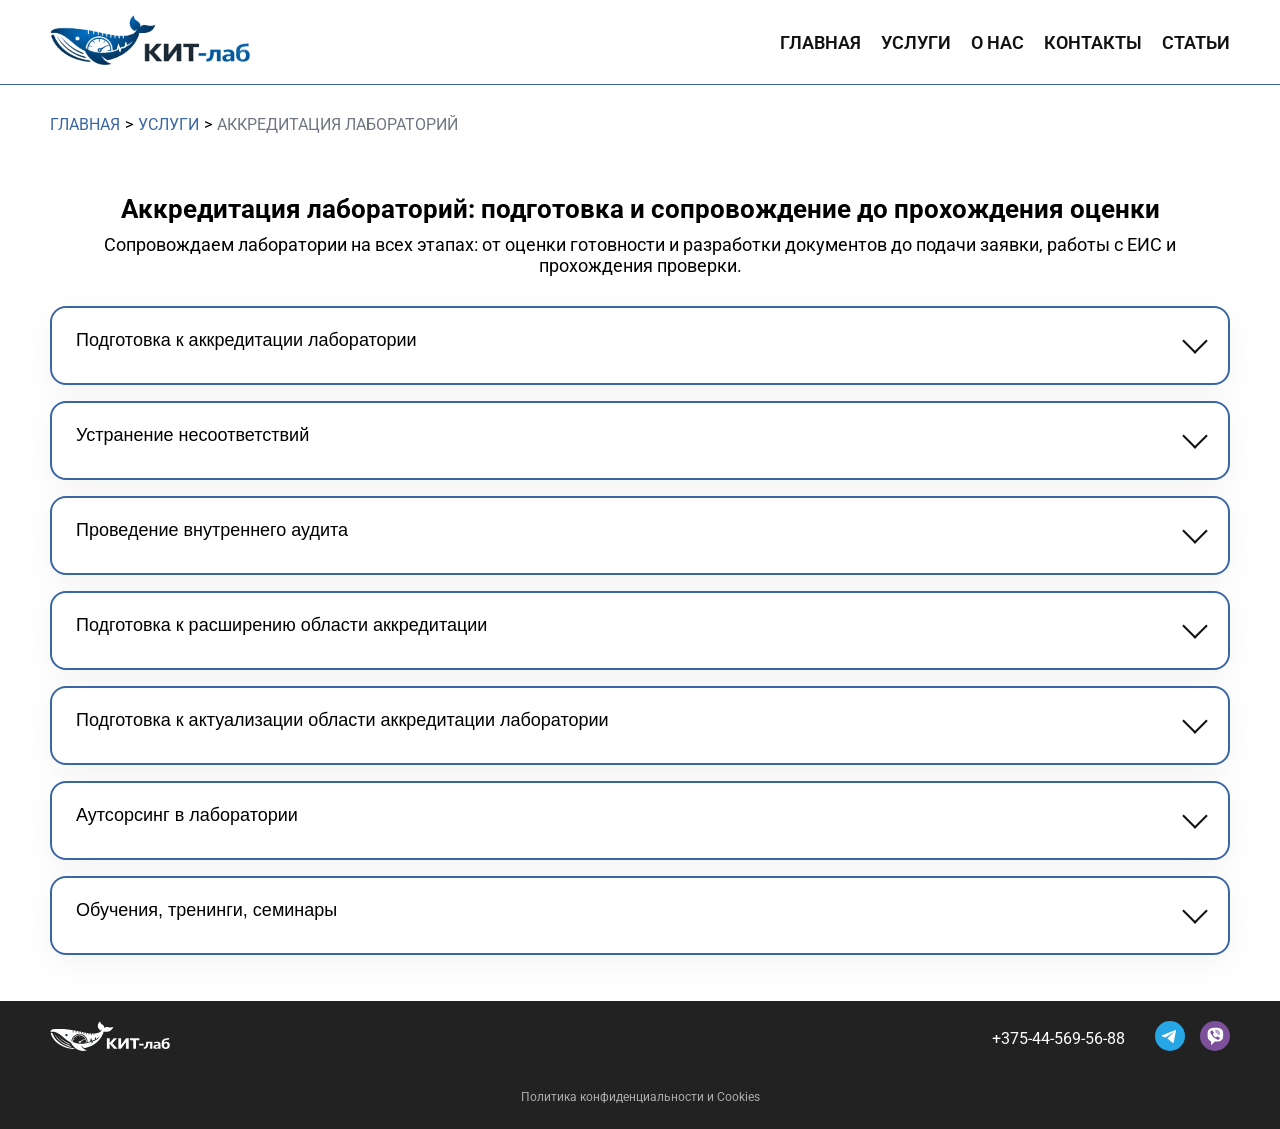
==== commit 3edb6979: "realize" ====
--- a/accreditacia.html
+++ b/accreditacia.html
@@ -4,12 +4,47 @@
 <head>
 	<meta charset="UTF-8">
 	<meta name="viewport" content="width=device-width, initial-scale=1.0">
+
+	<title>Помощь в аккредитации лабораторий | КИТ-лаб</title>
+	<meta name="description"
+		content="Подготовка лабораторий к аккредитации и подтверждению компетентности. Разработка документов, сопровождение проверки, устранение несоответствий и работа с ЕИС.">
+	<meta name="keywords"
+		content="аккредитация лаборатории, ISO 17025, ГОСТ ISO/IEC 17025, подтверждение компетентности, область аккредитации">
+	<meta property="og:type" content="website">
+	<meta property="og:title" content="Помощь в аккредитации лабораторий | КИТ-лаб">
+	<meta property="og:description"
+		content="Подготовка лабораторий к аккредитации, сопровождение проверки, разработка документации и устранение несоответствий.">
+	<meta property="og:image" content="https://kit-lab.by/img/preview.jpg">
+	<meta property="og:image:width" content="1200">
+	<meta property="og:image:height" content="630">
+	<meta property="og:url" content="https://kit-lab.by/accreditacia.html">
+
+	<link rel="icon" href="/favicon.ico" sizes="any">
+	<link rel="icon" type="image/svg+xml" href="/favicon.svg">
+	<link rel="canonical" href="https://kit-lab.by/accreditacia.html">
 	<link rel="preconnect" href="https://fonts.googleapis.com">
 	<link rel="preconnect" href="https://fonts.gstatic.com" crossorigin>
-	<link href="https://fonts.googleapis.com/css2?family=IBM+Plex+Serif:wght@300;400;500;600;700&display=swap"
+	<link href="https://fonts.googleapis.com/css2?family=Roboto:ital,wght@0,100..900;1,100..900&display=swap"
 		rel="stylesheet">
 	<link rel="stylesheet" href="./css/style.css">
-	<title>аккредитация</title>
+	<link rel="stylesheet" href="./css/servises.css">
+	<script type="application/ld+json">
+{
+  "@context": "https://schema.org",
+  "@type": "Service",
+  "serviceType": "Аккредитация лабораторий",
+  "provider": {
+    "@type": "Organization",
+    "name": "КИТ-лаб"
+  },
+  "areaServed": {
+    "@type": "Country",
+    "name": "Беларусь"
+  },
+  "url": "https://kit-lab.by/accreditacia.html",
+  "description": "Подготовка лабораторий к аккредитации и подтверждению компетентности по ГОСТ ISO/IEC 17025."
+}
+</script>
 </head>
 
 <body>
@@ -27,10 +62,10 @@
 				<nav class="menu" id="menu">
 					<ul class="menu-list">
 						<li class="menu-item"><a href="index.html" class="menulink">Главная</a></li>
+						<li class="menu-item"><a href="index.html#area" class="menulink">Услуги</a></li>
 						<li class="menu-item"><a href="index.html#about" class="menulink">О нас</a></li>
-						<li class="menu-item"><a href="index.html#area" class="menulink">Услуги</a></li>
+						<li class="menu-item"><a href="index.html#contact" class="menulink">Контакты</a></li>
 						<li class="menu-item"><a href="novosti.html" class="menulink">Статьи</a></li>
-						<li class="menu-item"><a href="index.html#contact" class="menulink">Контакты</a></li>
 					</ul>
 				</nav>
 			</div>
@@ -318,11 +353,11 @@
 				<div class="footer-contact">
 					<a class="footer-tel" href="tel:+375445695688">+375-44-569-56-88</a>
 					<div class="sotial">
-						<a href="https://t.me/LabKonsalting"  target="_blank">
-							<img class="sotial-img" src="./img/icons/telegramm.svg" alt="">
+						<a href="https://t.me/LabKonsalting" target="_blank">
+							<img class="sotial-img" src="./img/icons/telegramm.svg" alt="Telegram КИТ-лаб">
 						</a>
 						<a href="viber://chat?number=+375445695688" target="_blank">
-							<img class="sotial-img" src="./img/icons/viber.svg" alt="">
+							<img class="sotial-img" src="./img/icons/viber.svg" alt="Viber КИТ-лаб">
 						</a>
 					</div>
 				</div>
--- a/css/style.css
+++ b/css/style.css
@@ -15,7 +15,6 @@
 	text-decoration: none;
 }
 a:visited {
-	color: inherit;
   text-decoration: none;
 }
 ul, ol {
@@ -51,8 +50,8 @@
 
 /* секция1 и хедер */
 .header-hero {
-	min-height: 100vh;
-	background:linear-gradient(0deg, rgb(0 0 0 / 74%) 27%, rgb(232 232 232 / 32%) 65%), url(../img/bg6.jpg);
+	min-height: 100svh;
+	background:linear-gradient(0deg, rgb(0 0 0 / 74%) 27%, rgb(232 232 232 / 32%) 65%), url(../img/bg6.webp);
 	background-repeat: no-repeat;
 	background-size: cover;
 	background-position: center;
@@ -367,10 +366,6 @@
 
 /* секция Why */
 .why {
-	
-	background-image: url(../img/iloveimg-background-removed/);
-	background-repeat: no-repeat;
-	background-size: cover;
 	box-shadow: 0px 0px 50px 12px rgba(172, 172, 172, 0.26);
 }
 
@@ -561,7 +556,6 @@
 }
 .news-text {
 	display: -webkit-box;
-	line-clamp: 3;
   -webkit-line-clamp: 3; /* Количество строк */
   -webkit-box-orient: vertical;
   overflow: hidden; /* Скрывает лишний текст */
@@ -683,7 +677,131 @@
 	color: #ffffff;
 }
 
-
+/* ___главная */
+
+/* политика приватности */
+.privacy-wrapper h1{
+	margin: 25px 0;
+
+}
+.privacy-wrapper p{
+	text-indent: 20px;
+	margin-bottom: 20px;
+}
+.privacy-wrapper h2{
+	text-align: center;
+	margin-bottom: 20px;
+}
+.privacy-wrapper ul{
+list-style: circle;
+margin-left: 50px;
+margin-bottom: 20px;
+}
+.aftor-box{
+display: flex;
+}
+.aftor {
+	font-size: 8px;
+}
+/* _____политика приватности */
+
+
+
+
+/* Cтраница с новостями_________ */
+.stoty-wrap {
+	display: grid;
+	grid-template-columns: repeat(3, 1fr);
+	gap: 28px;
+	margin-bottom: 50px;
+}
+.story-box:first-child {
+	grid-column: span  2; 
+  /* grid-row: span 1; */
+}
+.stoty-wrap:nth-child(2) {
+	grid-column: span  1; 
+  grid-row: span 2;
+}
+.story-box{
+	display: flex;
+	flex-direction: column;
+	gap: 20px;
+	justify-content: space-between;
+}
+.story-box:nth-child(2) .story-img{
+	flex-grow: 1;
+}
+.story-img {
+	width: 100%;
+	object-fit: cover;
+	border-radius: 10px;
+}
+
+.story-title {
+	font-size: 22px;
+	margin-bottom: 20px;
+}
+.story-text {
+	display: -webkit-box;
+	line-clamp: 5;
+  -webkit-line-clamp: 5; /* Количество строк */
+  -webkit-box-orient: vertical;
+  overflow: hidden;
+}
+.story-btn {
+	width: 100%;
+	background-color: var(--primary-color);
+	color: #ffffff;
+	font-size: 18px;
+	border-radius: 5px;
+	padding: 10px 30px;
+	transition: all 0.2s ease-in-out;
+	text-align: center;
+}
+.story-btn:hover {
+	background-color: var(--txt-color);
+	transform: translateY(-3px);
+}
+
+/* _______________Cтраница с новостями */
+
+
+
+/* cookie ____*/
+.cookie-banner {
+	position: fixed;
+	bottom: 20px;
+	left: 20px;
+	right: 20px;
+	display: none;
+	align-items: center;
+	justify-content: space-between;
+	gap: 20px;
+
+	padding: 15px 20px;
+
+	background: #1f1f1f;
+	color: #fff;
+
+	border-radius: 12px;
+
+	z-index: 1000;
+}
+
+.cookie-banner a {
+	color: #fff;
+	text-decoration: underline;
+}
+
+.cookie-btn {
+	padding: 8px 16px;
+	border: none;
+	cursor: pointer;
+	border-radius: 6px;
+	color: #ffffff;
+}
+/* _____ cookie*/
 
 /* адаптив для планшетов */
 @media screen and (max-width: 768px ) {
@@ -693,10 +811,10 @@
   .menu {
     position: absolute;
     top: 80px;
-    left: -20px;
+	 left: 0;
 	backdrop-filter: blur(10px);
 	height: calc(100vh - 10px);
-    width: calc(100% + 20px) ;
+	width: 100%;
     transform: translateY(-100%);
     transition: transform 0.3s ease;
 	align-content: center;
@@ -766,6 +884,9 @@
 	align-self: center;
 }
 /* страница новостей	 */
+.article__title {
+	font-size: 28px;
+}
 .article .img-box{
 	align-self: center;
 	flex-direction: column;
@@ -778,6 +899,20 @@
 .article__button {
 	align-self: center;
 }
+.stoty-wrap {
+ grid-template-columns: repeat(2, 1fr);
+
+}
+
+/* cookie */
+ .cookie-banner {
+    flex-direction: column;
+    align-items: flex-start;
+  }
+
+  .cookie-btn {
+    width: 100%;
+  }
 }
 /* адаптив телефон */
 @media screen and (max-width: 576px){
@@ -808,366 +943,25 @@
 		flex-direction: column;
 		gap: 10px;
 	}
+	.stoty-wrap {
+ grid-template-columns: repeat(1, 1fr);
+}
+.story-box:first-child {
+	grid-column: auto; 
+
+}
+.stoty-wrap:nth-child(2) {
+	grid-column: auto; 
+  grid-row: auto;
+}
+.article__header {
+	text-align: center;
+}
 }
 @media screen and (max-width: 370px) {
 	.footer-wrapper {
 		flex-direction: column;
 }
-}
-
-/* ___главная */
-
-/* политика приватности */
-
-.privacy-wrapper p{
-	text-indent: 20px;
-	margin-bottom: 20px;
-}
-.privacy-wrapper h2{
-	text-align: center;
-	margin-bottom: 20px;
-}
-.privacy-wrapper ul{
-list-style: circle;
-margin-left: 50px;
-margin-bottom: 20px;
-}
-.aftor {
-	font-size: 8px;
-}
-/* _____политика приватности */
-
-
-/* Страницы услуг____ */
-.header-bg {
-	border-bottom: 1px solid var(--primary-color);
-}
-.breadcrumb {
-	padding: 30px 0px;
-}
-.breadcrumb ol {
-	display: flex;
-	flex-wrap: wrap;
-	gap: 5px;
-}
-.breadcrumb li:not(:last-child)::after {
-  display: inline-block;
-  content: ">";
-  margin-left: 5px;
-  color: #000000;
-}
-.breadcrumb li {
-	text-transform: uppercase;
-	color:#707682;
-	font-size: 16px;
-}
-
-.breadcrumb li > a {
-	color: var(--primary-color);
-}
-.consalt {
-	padding: 30px 0;
-}
-.consalt-title {
-	margin-bottom: 10px;
-	font-size: 26px;
-	text-align: center;
-}
-.consalt-sub-title{
-	font-size: 18px;
-	font-weight: 400;
-	margin-bottom: 30px;
-	text-align: center;
-}
-.accordion-item {
-margin-bottom: 16px;
-  border-radius: 16px;
-  background: rgba(255, 255, 255, 0.6);
-  backdrop-filter: blur(12px);
-  border: 2px solid var(--primary-color);
-  box-shadow: 0 8px 30px rgba(0, 0, 0, 0.05);
-  overflow: hidden;
-  transition: box-shadow 0.3s ease;
-}
-.accordion-item:hover {
-	box-shadow: 0 12px 40px rgba(0, 0, 0, 0.08);
- }
-
-.accordion-header {
-	width: 100%;
-  padding: 22px 24px;
-  font-size: 18px;
-  font-weight: 500;
-  background: none;
-  border: none;
-  display: flex;
-  justify-content: space-between;
-  align-items: center;
-  cursor: pointer;
-}
-
-.accordion-title {
-	text-align: left;
-}
-.accordion-icon {
-	width: 18px;
-  height: 18px;
-  border-right: 2px solid #111;
-  border-bottom: 2px solid #111;
-  transform: rotate(45deg);
-  transition: all 0.4s ease-in-out;
-}
-.accordion-item.active .accordion-icon {
-  transform: rotate(-135deg);
-}
-.accordion-body {
-	height: 0;
-  overflow: hidden;
-  transition: height 0.4s ease;
-  padding-bottom: 10px;
-}
-.accordion-inner {
-  padding: 20px;
-  opacity: 0;
-  transform: translateY(-10px);
-  transition: 
-    opacity 0.3s ease,
-    transform 0.3s ease;
-}
-.accordion-item.active .accordion-inner {
-  opacity: 1;
-  transform: translateY(0);
-}
-.accordion-item.active .accordion-header{
-	background-color: var(--dark-blue-color);
-	color: #ffff;
-}
-
-.inner-foreword {
-	font-size: 18px;
-	font-weight: 600;
-	margin-bottom: 10px;
-}
-.inner-title {
-	padding-left: 10px;
-	font-size: 18px;
-	font-weight: 500;
-	margin-bottom: 10px;
-	line-height: 1.2;
-}
-.inner-list {
-	margin-left: 30px;	
-	margin-bottom: 20px;
-}
-.inner-item {
-	margin-bottom: 8px;
-}
-.inner-item::before {
-	content: "";
-	display: inline-block;
-	background: url(../img/icons/chek.png);
-	background-repeat: no-repeat;
-	background-position: center;
-	background-size: cover;
-	width: 19px;
-	height: 19px;
-	margin-right: 8px;
-}
-.inner-sub-text {
-	padding: 12px;
-	background-color: #214e9219;
-	border-radius: 18px;
-	max-width: 900px;
-	margin-bottom: 20px;
-}
-.accordion-link {
-	 display: flex;
-    justify-content: center;
-    align-items: center;
-	 background-color: var(--primary-color); 
-	color: #ffffff;
-	font-size: 20px; 
-	padding: 16px 10px;
-	max-width: 700px;
-	position: relative;
-	border-radius: 18px;
-	transition: transform 0.3s ease-in;
-}
-.accordion-link::after {
-	 content: '';
-	 position: absolute;
-	/* display: inline-block; */
-	width: 70px;
-	height: 40px;
-	background-image: url(../img/icons/whale1.png);
-	background-repeat: no-repeat;
-	background-size: contain;
-	background-position: center; 
-    top: -10%;
-    left: 90%;
-    opacity: 0;
-	 transition: all 0.3s ease-in-out;
-}
-.accordion-link:hover {
-	transform: translateY(-3px);
-}
-.accordion-link:hover::after {
-	opacity: 1;
-	transform: translateY(-30%);
-}
-/* ___Услуги консалтинг */
-
-/* Cтраница с новостями_________ */
-.stoty-wrap {
-	display: grid;
-	grid-template-columns: repeat(3, 1fr);
-	gap: 28px;
-	margin-bottom: 50px;
-}
-.story-box:first-child {
-	grid-column: span  2; 
-  /* grid-row: span 2; */
-}
-.stoty-wrap:nth-child(2) {
-	grid-column: span  1; 
-  grid-row: span 2;
-}
-.story-box{
-	display: flex;
-	flex-direction: column;
-	gap: 20px;
-	justify-content: space-between;
-}
-.story-img {
-	width: 100%;
-	object-fit: cover;
-	border-radius: 10px;
-}
-
-.story-title {
-	font-size: 22px;
-	margin-bottom: 20px;
-}
-.story-text {
-	display: -webkit-box;
-	line-clamp: 5;
-  -webkit-line-clamp: 5; /* Количество строк */
-  -webkit-box-orient: vertical;
-  overflow: hidden;
-}
-.story-btn {
-	width: 100%;
-	background-color: var(--primary-color);
-	color: #ffffff;
-	font-size: 18px;
-	border-radius: 5px;
-	padding: 10px 30px;
-	transition: all 0.2s ease-in-out;
-	text-align: center;
-}
-.story-btn:hover {
-	background-color: var(--txt-color);
-	transform: translateY(-3px);
-}
-
-/* _______________Cтраница с новостями */
-
-/* Страницы статей____*/
-
-.article__header {
-	margin-bottom: 20px;
-}
-
-.article-img {
-	max-width: 400px;
-	border-radius: 8px;
-	object-fit: cover;
-	box-shadow: -1px 4px 20px 12px rgba(34, 60, 80, 0.06);
-}
-.article__title {
-	font-size: 36px;
-}
-
-.article__section {
-	padding: 20px 0;
-	gap: 10px;
-}
-.article .img-box{
-	display: flex;
-	justify-content: space-between;
-	gap: 24px;
-	
-}
-.article__text {
-	font-size: 20px;
-	letter-spacing: 1.4;
-	margin-bottom: 15px;
-}
-.article__list-item {
-	font-size: 18px;
-	margin-bottom: 10px;
-	margin-left: 25px;
-}
-.article__list-item::before {
-	content: "";
-	display: inline-block;
-	background: url(../img/icons/chek.png);
-	background-repeat: no-repeat;
-	background-position: center;
-	background-size: cover;
-	width: 19px;
-	height: 19px;
-	margin-right: 8px;
-}
-.article__divider {
-	background-color: var(--primary-color);
-}
-.article__subtitle {
-	margin-bottom: 25px;
-	font-weight: 600;
-	font-size: 30px;
-	text-align: center;
-}
-.article__text-subtitle {
-	font-size: 20px;
-	font-weight: 500;
-	line-height: 1.4;
-	margin-bottom: 12px;
-
-}
-.article__block {
-	margin-bottom: 10px;
-	display: flex;
-	flex-direction: column;
-	gap: 10px;
-}
-.article__subheading {
-	margin-top: 10px;
-	margin-bottom: 10px;
-}
-.article__highlight {
-	margin-bottom: 10px;
-	background-color: #214e9219;
-	border-radius: 18px;
-	padding: 10px 30px;
-	display: inline-block;
-	text-align: center;
-	align-self: flex-start;
-}
-.article__button {
-	display:inline-block;
-	background-color: var(--primary-color);
-	color: #ffffff;
-	font-size: 18px;
-	border-radius: 5px;
-	padding: 10px 30px;
-	transition: all 0.2s ease-in-out;
-	text-align: center;
-	margin: 20px 0;
-}
-.article__button:hover {
-	background-color: var(--txt-color);
-	transform: translateY(-3px);
-}
-
-/*_____ Страницы статей*/+
+}
+
--- a/css/servises.css
+++ b/css/servises.css
@@ -0,0 +1,179 @@
+/* Страницы услуг____ */
+.header-bg {
+	border-bottom: 1px solid var(--primary-color);
+}
+.breadcrumb {
+	padding: 30px 0px;
+}
+.breadcrumb ol {
+	display: flex;
+	flex-wrap: wrap;
+	gap: 5px;
+}
+.breadcrumb li:not(:last-child)::after {
+  display: inline-block;
+  content: ">";
+  margin-left: 5px;
+  color: #000000;
+}
+.breadcrumb li {
+	text-transform: uppercase;
+	color:#707682;
+	font-size: 16px;
+}
+
+.breadcrumb li > a {
+	color: var(--primary-color);
+}
+.consalt {
+	padding: 30px 0;
+}
+.consalt-title {
+	margin-bottom: 10px;
+	font-size: 26px;
+	text-align: center;
+}
+.consalt-sub-title{
+	font-size: 18px;
+	font-weight: 400;
+	margin-bottom: 30px;
+	text-align: center;
+}
+.accordion-item {
+margin-bottom: 16px;
+  border-radius: 16px;
+  background: rgba(255, 255, 255, 0.6);
+  backdrop-filter: blur(12px);
+  border: 2px solid var(--primary-color);
+  box-shadow: 0 8px 30px rgba(0, 0, 0, 0.05);
+  overflow: hidden;
+  transition: box-shadow 0.3s ease;
+}
+.accordion-item:hover {
+	box-shadow: 0 12px 40px rgba(0, 0, 0, 0.08);
+ }
+
+.accordion-header {
+	width: 100%;
+  padding: 22px 24px;
+  font-size: 18px;
+  font-weight: 500;
+  background: none;
+  border: none;
+  display: flex;
+  justify-content: space-between;
+  align-items: center;
+  cursor: pointer;
+}
+
+.accordion-title {
+	text-align: left;
+}
+.accordion-icon {
+	width: 18px;
+  height: 18px;
+  border-right: 2px solid #111;
+  border-bottom: 2px solid #111;
+  transform: rotate(45deg);
+  transition: all 0.4s ease-in-out;
+}
+.accordion-item.active .accordion-icon {
+  transform: rotate(-135deg);
+}
+.accordion-body {
+	height: 0;
+  overflow: hidden;
+  transition: height 0.4s ease;
+  padding-bottom: 10px;
+}
+.accordion-inner {
+  padding: 20px;
+  opacity: 0;
+  transform: translateY(-10px);
+  transition: 
+    opacity 0.3s ease,
+    transform 0.3s ease;
+}
+.accordion-item.active .accordion-inner {
+  opacity: 1;
+  transform: translateY(0);
+}
+.accordion-item.active .accordion-header{
+	background-color: var(--dark-blue-color);
+	color: #ffff;
+}
+
+.inner-foreword {
+	font-size: 18px;
+	font-weight: 600;
+	margin-bottom: 10px;
+}
+.inner-title {
+	padding-left: 10px;
+	font-size: 18px;
+	font-weight: 500;
+	margin-bottom: 10px;
+	line-height: 1.2;
+}
+.inner-list {
+	margin-left: 30px;	
+	margin-bottom: 20px;
+}
+.inner-item {
+	margin-bottom: 8px;
+}
+.inner-item::before {
+	content: "";
+	display: inline-block;
+	background: url(../img/icons/chek.png);
+	background-repeat: no-repeat;
+	background-position: center;
+	background-size: cover;
+	width: 19px;
+	height: 19px;
+	margin-right: 8px;
+}
+.inner-sub-text {
+	padding: 12px;
+	background-color: #214e9219;
+	border-radius: 18px;
+	max-width: 900px;
+	margin-bottom: 20px;
+}
+.accordion-link {
+	 display: flex;
+	 text-align: center;
+    justify-content: center;
+    align-items: center;
+	 background-color: var(--primary-color); 
+	color: #ffffff;
+	font-size: 20px; 
+	padding: 16px 10px;
+	max-width: 700px;
+	position: relative;
+	border-radius: 18px;
+	transition: transform 0.3s ease-in;
+}
+.accordion-link::after {
+	 content: '';
+	 position: absolute;
+	/* display: inline-block; */
+	width: 70px;
+	height: 40px;
+	background-image: url(../img/icons/whale1.png);
+	background-repeat: no-repeat;
+	background-size: contain;
+	background-position: center; 
+    top: -10%;
+    left: 90%;
+    opacity: 0;
+	 transition: all 0.3s ease-in-out;
+}
+.accordion-link:hover {
+	transform: translateY(-3px);
+}
+.accordion-link:hover::after {
+	opacity: 1;
+	transform: translateY(-30%);
+}
+/* ___Услуги консалтинг */
